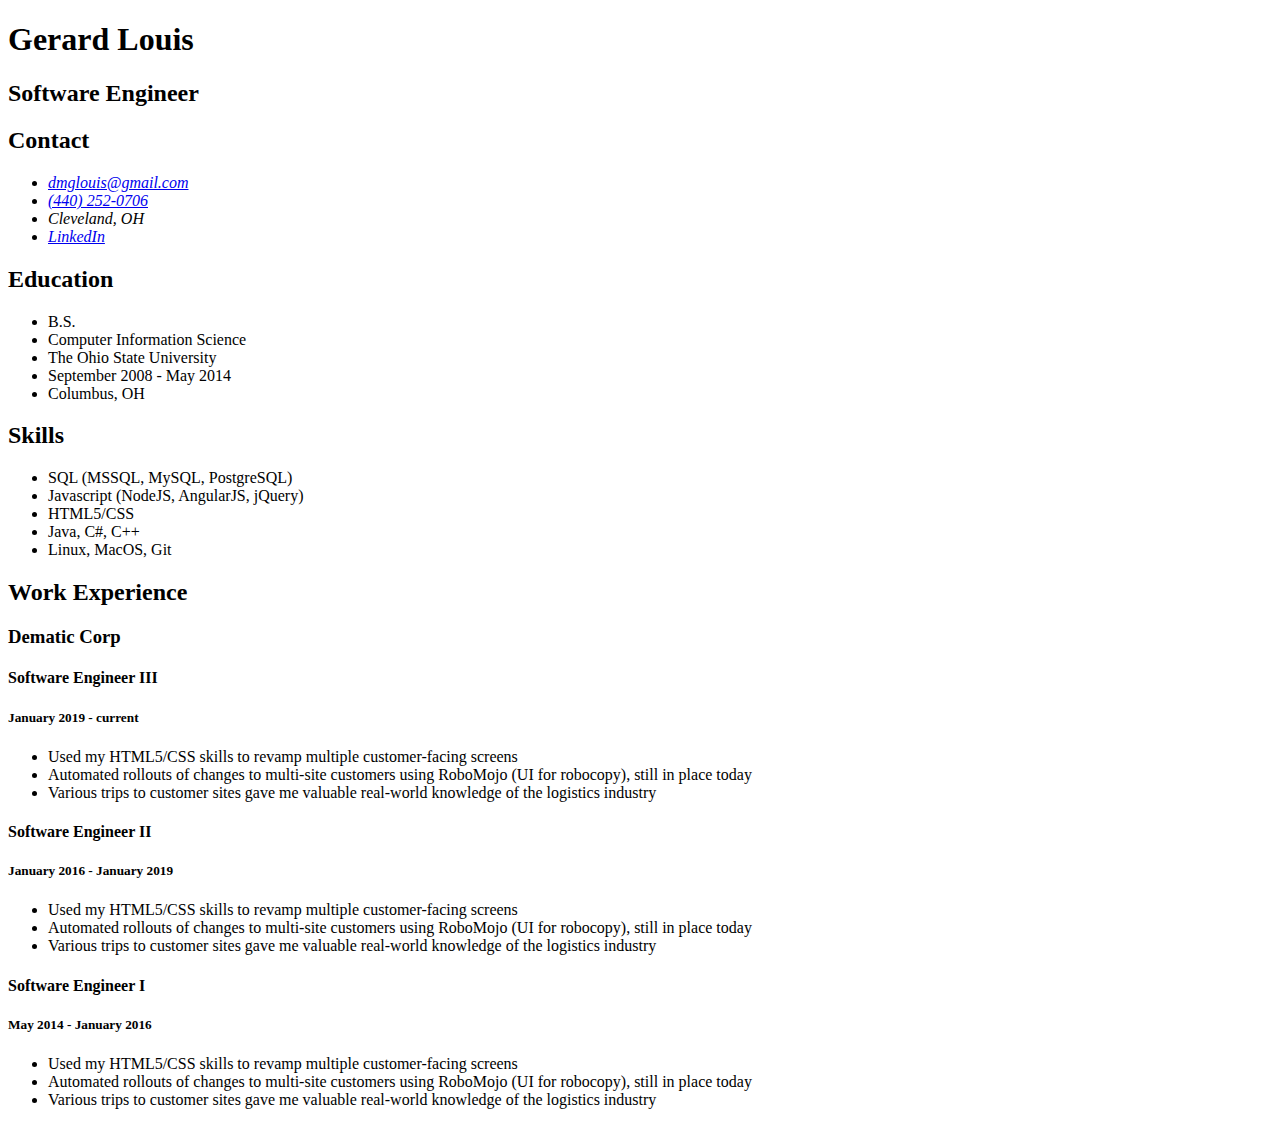
==== index.html @ 6c7516e5 "Add index.html (WIP)" ====
<!DOCTYPE html>
<html lang="en">
<head>
    <meta charset="UTF-8">
    <meta http-equiv="X-UA-Compatible" content="IE=edge">
    <meta name="viewport" content="width=device-width, initial-scale=1.0">
    <title>Gerard Louis | Software Engineer | dmglouis@gmail.com</title>
</head>
<body>
    <header>
        <h1>Gerard Louis</h1>
        <h2>Software Engineer</h2>
    </header>
    <aside>
        <section>
            <h2>Contact</h2>
            <address>
                <ul>
                    <li><a href="mailto:dmglouis@gmail.com">dmglouis@gmail.com</a></li>
                    <li><a href="tel:+14402520706">(440) 252-0706</a></li>
                    <li>Cleveland, OH</li>
                    <li><a href="https://www.linkedin.com/in/gerardmlouis/">LinkedIn</a></li>
                </ul>
            </address>
        </section>
        <section>
            <h2>Education</h2>
            <ul>
                <li>B.S.</li>
                <li>Computer Information Science</li>
                <li>The Ohio State University</li>
                <li>September 2008 - May 2014</li>
                <li>Columbus, OH</li>
            </ul>
        </section>
        <section>
            <h2>Skills</h2>
            <ul>
                <li>SQL (MSSQL, MySQL, PostgreSQL)</li>
                <li>Javascript (NodeJS, AngularJS, jQuery)</li>
                <li>HTML5/CSS</li>
                <li>Java, C#, C++</li>
                <li>Linux, MacOS, Git</li>
            </ul>
        </section>
    </aside>
    <main>
        <h2>Work Experience</h2>
        <h3>Dematic Corp</h3>
        <section>
            <h4>Software Engineer III</h4>
            <h5>January 2019 - current</h5>
            <ul>
                <li>Used my HTML5/CSS skills to revamp multiple customer-facing screens</li>
                <li>Automated rollouts of changes to multi-site customers using RoboMojo (UI for robocopy), still in place today</li>
                <li>Various trips to customer sites gave me valuable real-world knowledge of the logistics industry</li>
            </ul>
        </section>
        <section>
            <h4>Software Engineer II</h4>
            <h5>January 2016 - January 2019</h5>
            <ul>
                <li>Used my HTML5/CSS skills to revamp multiple customer-facing screens</li>
                <li>Automated rollouts of changes to multi-site customers using RoboMojo (UI for robocopy), still in place today</li>
                <li>Various trips to customer sites gave me valuable real-world knowledge of the logistics industry</li>
            </ul>
        </section>
        <section>
            <h4>Software Engineer I</h4>
            <h5>May 2014 - January 2016</h5>
            <ul>
                <li>Used my HTML5/CSS skills to revamp multiple customer-facing screens</li>
                <li>Automated rollouts of changes to multi-site customers using RoboMojo (UI for robocopy), still in place today</li>
                <li>Various trips to customer sites gave me valuable real-world knowledge of the logistics industry</li>
            </ul>
        </section>
    </main>
</body>
</html>
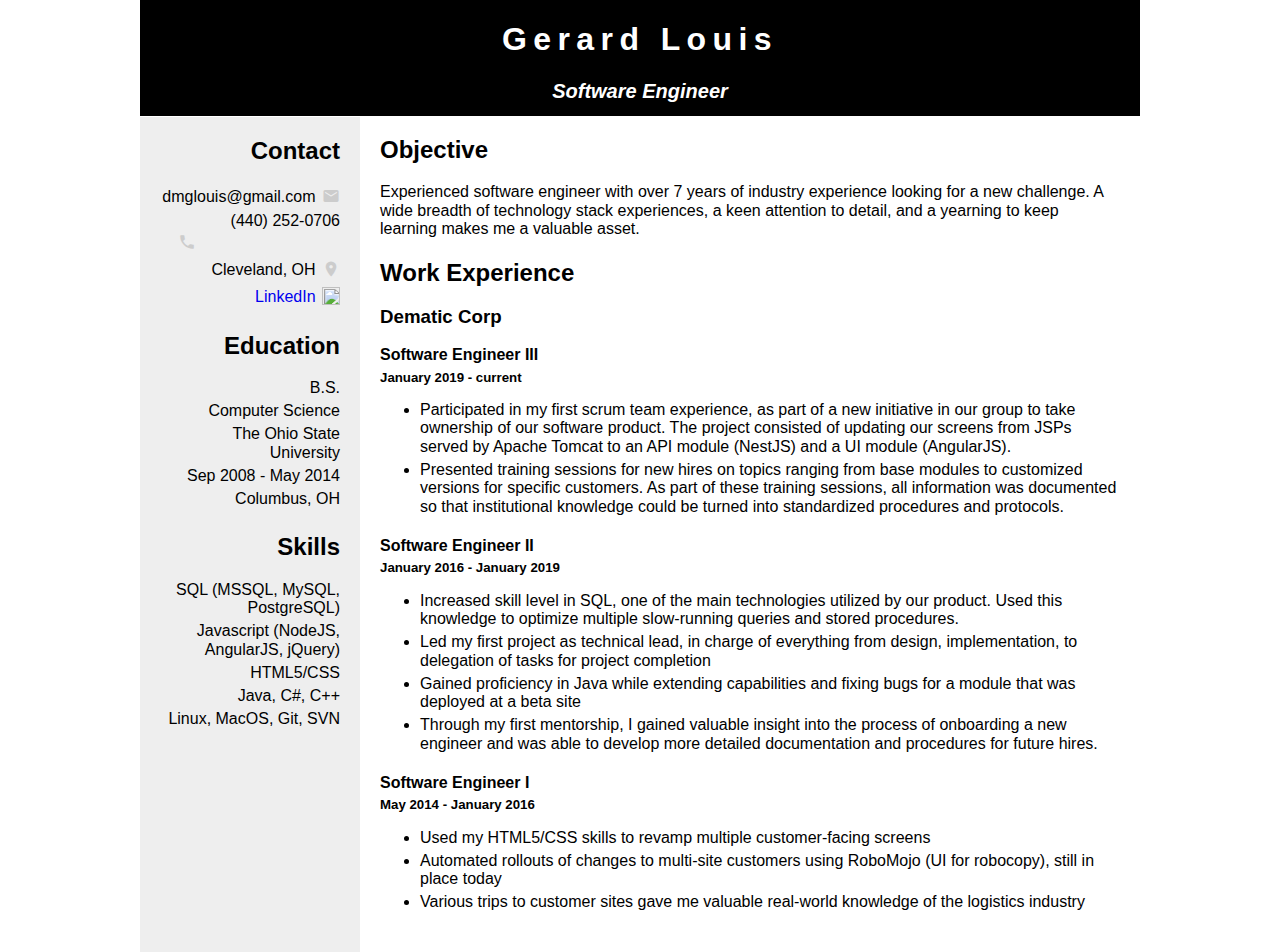
==== commit 1359f2da: "Add styling" ====
--- a/index.html
+++ b/index.html
@@ -5,75 +5,98 @@
     <meta http-equiv="X-UA-Compatible" content="IE=edge">
     <meta name="viewport" content="width=device-width, initial-scale=1.0">
     <title>Gerard Louis | Software Engineer | dmglouis@gmail.com</title>
+    <link rel="stylesheet" href="stylesheets/normalize.css">
+    <link rel="stylesheet" href="stylesheets/fonts.css">
+    <link rel="stylesheet" href="https://fonts.googleapis.com/icon?family=Material+Icons">
+    <link rel="stylesheet" href="stylesheets/main.css">
 </head>
 <body>
     <header>
         <h1>Gerard Louis</h1>
         <h2>Software Engineer</h2>
     </header>
-    <aside>
-        <section>
-            <h2>Contact</h2>
-            <address>
+    <div class="wrapper">
+        <aside>
+            <section>
+                <h2>Contact</h2>
+                <address>
+                    <ul>
+                        <li>
+                            <a href="mailto:dmglouis@gmail.com" class="no-style">dmglouis@gmail.com</a>
+                            <span class="material-icons">email</span>
+                        </li>
+                        <li>
+                            <a href="tel:+14402520706" class="no-style">(440) 252-0706</a>
+                            <span class="material-icons">phone_enabled</span>
+                        </li>
+                        <li>
+                            Cleveland, OH
+                            <span class="material-icons">location_on</span>
+                        </li>
+                        <li>
+                            <a href="https://www.linkedin.com/in/gerardmlouis/">LinkedIn</a>
+                            <span class="material-icons"><img src="linked-in-logo.png" width="18" height="18"></span>
+                        </li>
+                    </ul>
+                </address>
+            </section>
+            <section>
+                <h2>Education</h2>
                 <ul>
-                    <li><a href="mailto:dmglouis@gmail.com">dmglouis@gmail.com</a></li>
-                    <li><a href="tel:+14402520706">(440) 252-0706</a></li>
-                    <li>Cleveland, OH</li>
-                    <li><a href="https://www.linkedin.com/in/gerardmlouis/">LinkedIn</a></li>
+                    <li>B.S.</li>
+                    <li>Computer Science</li>
+                    <li>The Ohio State University</li>
+                    <li>Sep 2008 - May 2014</li>
+                    <li>Columbus, OH</li>
                 </ul>
-            </address>
-        </section>
-        <section>
-            <h2>Education</h2>
-            <ul>
-                <li>B.S.</li>
-                <li>Computer Information Science</li>
-                <li>The Ohio State University</li>
-                <li>September 2008 - May 2014</li>
-                <li>Columbus, OH</li>
-            </ul>
-        </section>
-        <section>
-            <h2>Skills</h2>
-            <ul>
-                <li>SQL (MSSQL, MySQL, PostgreSQL)</li>
-                <li>Javascript (NodeJS, AngularJS, jQuery)</li>
-                <li>HTML5/CSS</li>
-                <li>Java, C#, C++</li>
-                <li>Linux, MacOS, Git</li>
-            </ul>
-        </section>
-    </aside>
-    <main>
-        <h2>Work Experience</h2>
-        <h3>Dematic Corp</h3>
-        <section>
-            <h4>Software Engineer III</h4>
-            <h5>January 2019 - current</h5>
-            <ul>
-                <li>Used my HTML5/CSS skills to revamp multiple customer-facing screens</li>
-                <li>Automated rollouts of changes to multi-site customers using RoboMojo (UI for robocopy), still in place today</li>
-                <li>Various trips to customer sites gave me valuable real-world knowledge of the logistics industry</li>
-            </ul>
-        </section>
-        <section>
-            <h4>Software Engineer II</h4>
-            <h5>January 2016 - January 2019</h5>
-            <ul>
-                <li>Used my HTML5/CSS skills to revamp multiple customer-facing screens</li>
-                <li>Automated rollouts of changes to multi-site customers using RoboMojo (UI for robocopy), still in place today</li>
-                <li>Various trips to customer sites gave me valuable real-world knowledge of the logistics industry</li>
-            </ul>
-        </section>
-        <section>
-            <h4>Software Engineer I</h4>
-            <h5>May 2014 - January 2016</h5>
-            <ul>
-                <li>Used my HTML5/CSS skills to revamp multiple customer-facing screens</li>
-                <li>Automated rollouts of changes to multi-site customers using RoboMojo (UI for robocopy), still in place today</li>
-                <li>Various trips to customer sites gave me valuable real-world knowledge of the logistics industry</li>
-            </ul>
-        </section>
-    </main>
+            </section>
+            <section>
+                <h2>Skills</h2>
+                <ul>
+                    <li>SQL (MSSQL, MySQL, PostgreSQL)</li>
+                    <li>Javascript (NodeJS, AngularJS, jQuery)</li>
+                    <li>HTML5/CSS</li>
+                    <li>Java, C#, C++</li>
+                    <li>Linux, MacOS, Git, SVN</li>
+                </ul>
+            </section>
+        </aside>
+        <main>
+            <h2>Objective</h2>
+            <section>
+                <p>Experienced software engineer with over 7 years of industry experience looking for a new challenge. A wide breadth of technology stack experiences, a keen attention to detail, and a yearning to keep learning makes me a valuable asset.</p>
+            </section>
+            <h2>Work Experience</h2>
+            <h3>Dematic Corp</h3>
+            <section>
+                <h4>Software Engineer III</h4>
+                <h5>January 2019 - current</h5>
+                <ul>
+                    <li>Participated in my first scrum team experience, as part of a new initiative in our group to take ownership of our software product. The project consisted of updating our screens from JSPs served by Apache Tomcat to an API module (NestJS) and a UI module (AngularJS).</li>
+                    <li>Presented training sessions for new hires on topics ranging from base modules to customized versions for specific customers. As part of these training sessions, all information was documented so that institutional knowledge could be turned into standardized procedures and protocols.</li>
+                </ul>
+            </section>
+            <section>
+                <h4>Software Engineer II</h4>
+                <h5>January 2016 - January 2019</h5>
+                <ul>
+                    <li>Increased skill level in SQL, one of the main technologies utilized by our product. Used this knowledge to optimize multiple slow-running queries and stored procedures.</li>
+                    <li>Led my first project as technical lead, in charge of everything from design, implementation, to delegation of tasks for project completion</li>
+                    <li>Gained proficiency in Java while extending capabilities and fixing bugs for a module that was deployed at a beta site</li>
+                    <li>Through my first mentorship, I gained valuable insight into the process of onboarding a new engineer and was able to develop more detailed documentation and procedures for future hires.</li>
+                </ul>
+            </section>
+            <section>
+                <h4>Software Engineer I</h4>
+                <h5>May 2014 - January 2016</h5>
+                <ul>
+                    <li>Used my HTML5/CSS skills to revamp multiple customer-facing screens</li>
+                    <li>Automated rollouts of changes to multi-site customers using RoboMojo (UI for robocopy), still in place today</li>
+                    <li>Various trips to customer sites gave me valuable real-world knowledge of the logistics industry</li>
+                </ul>
+            </section>
+            <br>
+        </main>
+    </div>
 </body>
 </html>--- a/stylesheets/fonts.css
+++ b/stylesheets/fonts.css
@@ -0,0 +1,9 @@
+@font-face {
+    font-family: 'Flexo-CapsDEMO';
+    src: url('assets/fonts/Flexo-CapsDEMO-webfont.woff2') format('woff2'),
+         url('assets/fonts/Flexo-CapsDEMO-webfont.woff') format('woff');
+    font-weight: normal;
+    font-style: normal;
+
+}
+
--- a/stylesheets/main.css
+++ b/stylesheets/main.css
@@ -0,0 +1,71 @@
+body {
+    font-family: 'Open Sans', sans-serif;
+}
+header {
+    max-width: 1000px;
+    margin: 0 auto;
+    text-align: center;
+    background-color: #000;
+    color: #fff;
+}
+header h1 {
+    margin: 0;
+    padding: 0.67em 0;
+    letter-spacing: 0.2em;
+}
+header h2 {
+    margin: 0;
+    padding: 0 0 0.67em;
+    font-style: italic;
+    font-size: 1.25em;
+}
+.wrapper {
+    max-width: 1000px;
+    margin: 0 auto;
+    display: grid;
+    grid-template-columns: 220px auto;
+    grid-template-rows: auto;
+}
+aside {
+    text-align: right;
+    background-color: #eee;
+    padding: 0 20px;
+    position: relative;
+    top: 1px;
+}
+aside ul {
+    list-style-type: none;
+    padding: 0;
+}
+main {
+    padding: 0 20px;
+}
+address {
+    font-style: normal;
+}
+li {
+    padding: 0 0 0.3em
+}
+h1, h2 {
+    font-family: 'Flexo-CapsDEMO', sans-serif;
+    font-weight: bold;
+}
+h4, h5 {
+    margin: 0;
+}
+h4 {
+    padding: 0 0 5px 0;
+}
+.material-icons {
+    font-size: 18px;
+    color: #ccc;
+    position: relative;
+    top: 3px;
+    padding: 0 0 0 2px;
+}
+a {
+    text-decoration: none;
+}
+a.no-style {
+    color: #000;
+}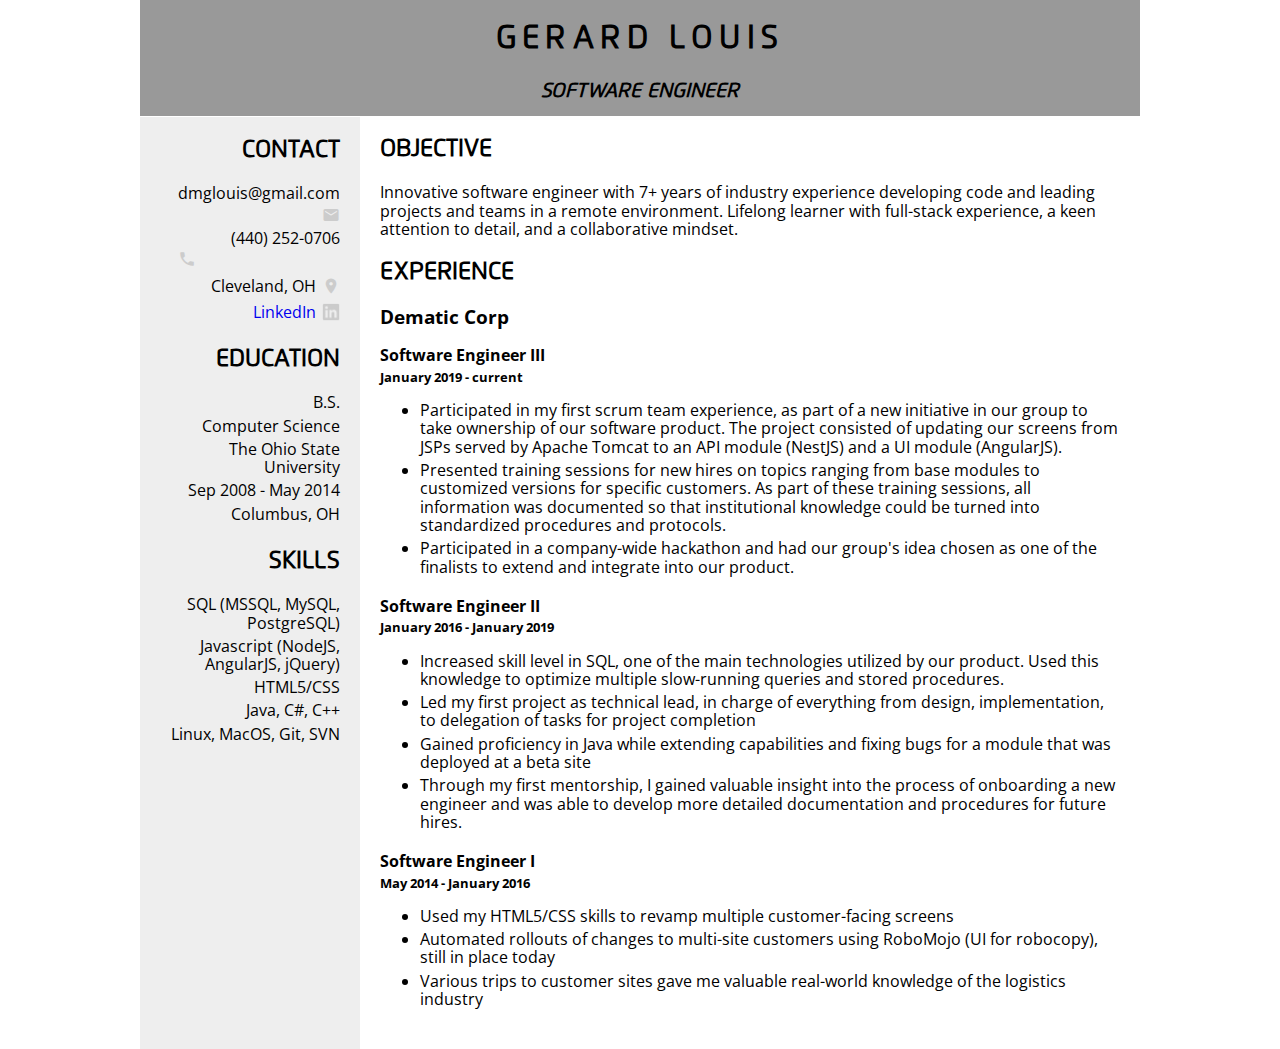
==== commit 431e38c8: "Updated link locations" ====
--- a/index.html
+++ b/index.html
@@ -8,6 +8,9 @@
     <link rel="stylesheet" href="stylesheets/normalize.css">
     <link rel="stylesheet" href="stylesheets/fonts.css">
     <link rel="stylesheet" href="https://fonts.googleapis.com/icon?family=Material+Icons">
+    <link rel="preconnect" href="https://fonts.googleapis.com">
+    <link rel="preconnect" href="https://fonts.gstatic.com" crossorigin>
+    <link href="https://fonts.googleapis.com/css2?family=Open+Sans&display=swap" rel="stylesheet"> 
     <link rel="stylesheet" href="stylesheets/main.css">
 </head>
 <body>
@@ -35,7 +38,7 @@
                         </li>
                         <li>
                             <a href="https://www.linkedin.com/in/gerardmlouis/">LinkedIn</a>
-                            <span class="material-icons"><img src="linked-in-logo.png" width="18" height="18"></span>
+                            <span class="material-icons"><img src="images/linked-in-logo.png" width="18" height="18"></span>
                         </li>
                     </ul>
                 </address>
@@ -64,9 +67,9 @@
         <main>
             <h2>Objective</h2>
             <section>
-                <p>Experienced software engineer with over 7 years of industry experience looking for a new challenge. A wide breadth of technology stack experiences, a keen attention to detail, and a yearning to keep learning makes me a valuable asset.</p>
+                <p>Innovative software engineer with 7+ years of industry experience developing code and leading projects and teams in a remote environment. Lifelong learner with full-stack experience, a keen attention to detail, and a collaborative mindset.</p>
             </section>
-            <h2>Work Experience</h2>
+            <h2>Experience</h2>
             <h3>Dematic Corp</h3>
             <section>
                 <h4>Software Engineer III</h4>
@@ -74,6 +77,7 @@
                 <ul>
                     <li>Participated in my first scrum team experience, as part of a new initiative in our group to take ownership of our software product. The project consisted of updating our screens from JSPs served by Apache Tomcat to an API module (NestJS) and a UI module (AngularJS).</li>
                     <li>Presented training sessions for new hires on topics ranging from base modules to customized versions for specific customers. As part of these training sessions, all information was documented so that institutional knowledge could be turned into standardized procedures and protocols.</li>
+                    <li>Participated in a company-wide hackathon and had our group's idea chosen as one of the finalists to extend and integrate into our product.</li>
                 </ul>
             </section>
             <section>
--- a/stylesheets/fonts.css
+++ b/stylesheets/fonts.css
@@ -1,7 +1,7 @@
 @font-face {
     font-family: 'Flexo-CapsDEMO';
-    src: url('assets/fonts/Flexo-CapsDEMO-webfont.woff2') format('woff2'),
-         url('assets/fonts/Flexo-CapsDEMO-webfont.woff') format('woff');
+    src: url('../fonts/Flexo-CapsDEMO-webfont.woff2') format('woff2'),
+         url('../fonts/Flexo-CapsDEMO-webfont.woff') format('woff');
     font-weight: normal;
     font-style: normal;
 
--- a/stylesheets/main.css
+++ b/stylesheets/main.css
@@ -5,8 +5,8 @@
     max-width: 1000px;
     margin: 0 auto;
     text-align: center;
-    background-color: #000;
-    color: #fff;
+    background-color: #999;
+    /* color: #fff; */
 }
 header h1 {
     margin: 0;
@@ -65,6 +65,7 @@
 }
 a {
     text-decoration: none;
+    color: #00e;
 }
 a.no-style {
     color: #000;
